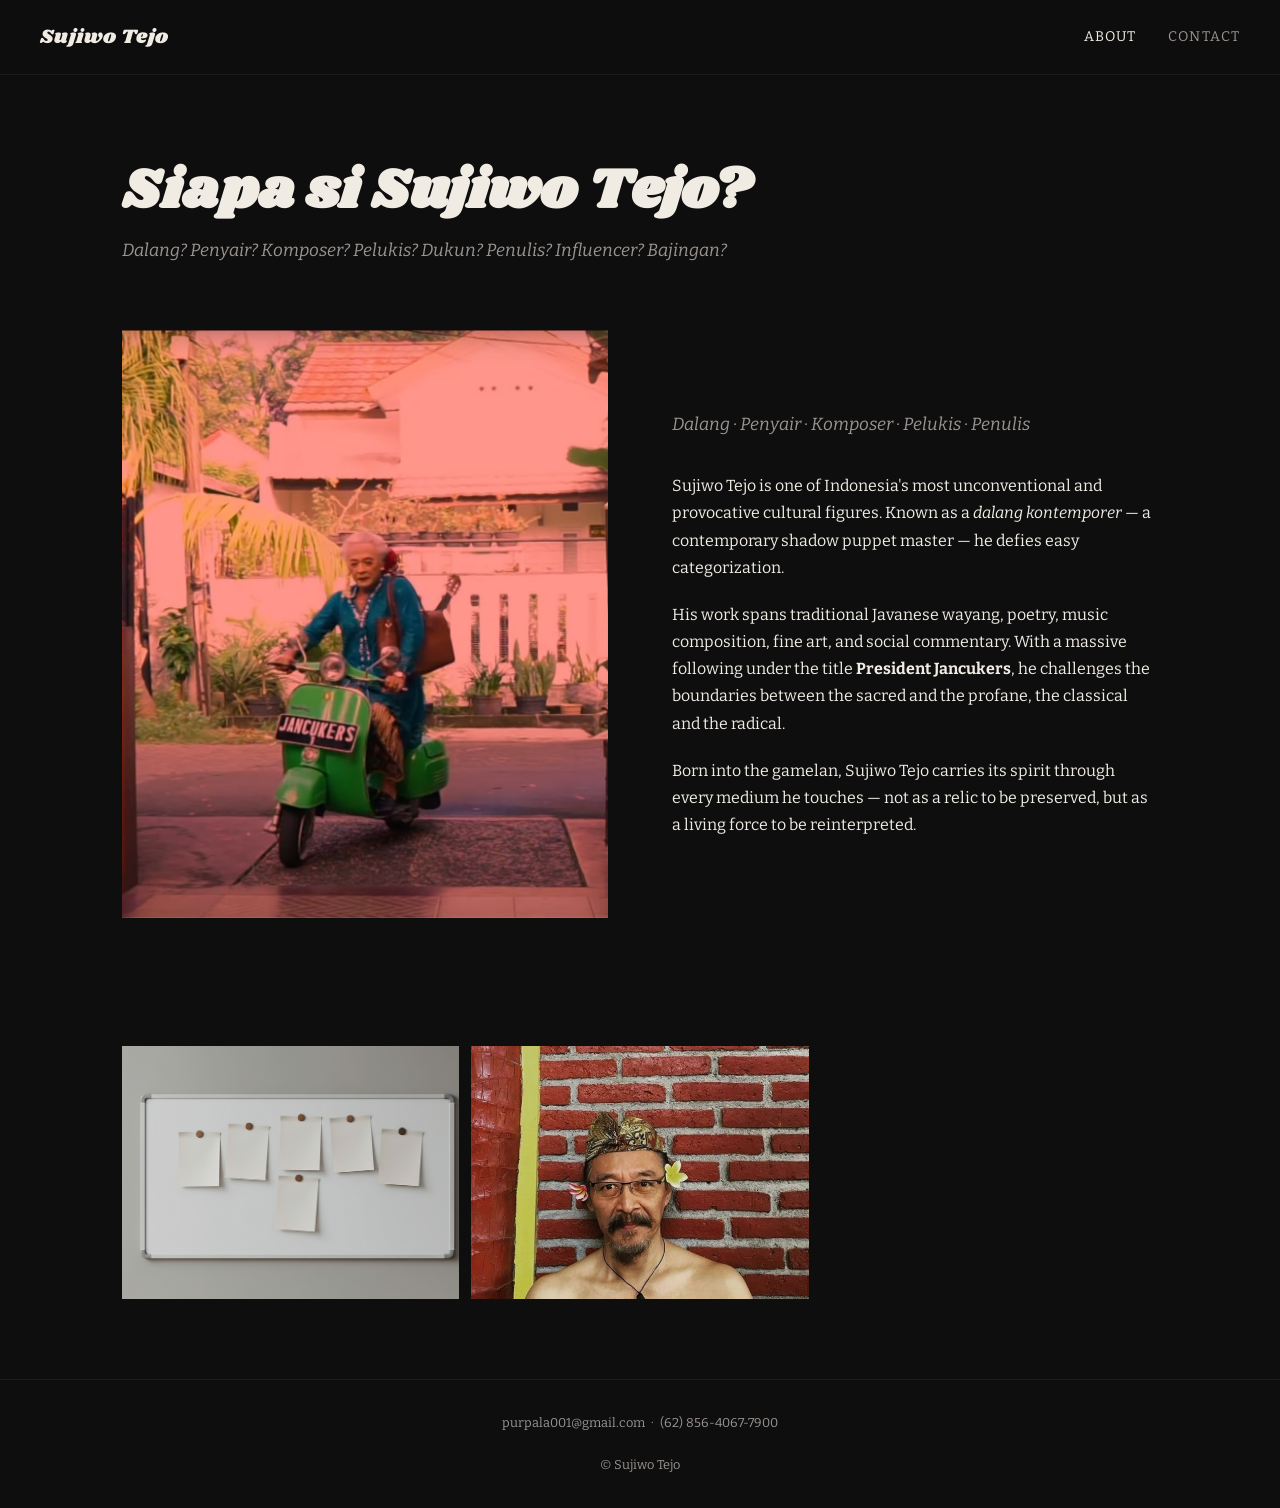
==== about.html @ e653ceff "Initial static site" ====
<!DOCTYPE html>
<html lang="id">
<head>
  <meta charset="UTF-8">
  <meta name="viewport" content="width=device-width, initial-scale=1.0">
  <title>About | President Jancukers — Sujiwo Tejo</title>
  <meta name="description" content="Who is Sujiwo Tejo? Dalang, poet, composer, painter, writer, influencer, and more.">
  <link rel="stylesheet" href="style.css">
</head>
<body>

  <nav>
    <a href="index.html" class="nav-logo">Sujiwo Tejo</a>
    <div class="nav-links">
      <a href="about.html" class="active">About</a>
      <a href="contact.html">Contact</a>
    </div>
  </nav>

  <div class="page-header">
    <h1>Siapa si Sujiwo Tejo?</h1>
    <p class="subtitle">Dalang? Penyair? Komposer? Pelukis? Dukun? Penulis? Influencer? Bajingan?</p>
  </div>

  <div class="section" style="padding-top:0;">
    <div class="about-split">
      <img src="images/about3.png" alt="Sujiwo Tejo">
      <div>
        <p class="roles">Dalang &middot; Penyair &middot; Komposer &middot; Pelukis &middot; Penulis</p>
        <p>Sujiwo Tejo is one of Indonesia's most unconventional and provocative cultural figures. Known as a <em>dalang kontemporer</em> — a contemporary shadow puppet master — he defies easy categorization.</p>
        <p>His work spans traditional Javanese wayang, poetry, music composition, fine art, and social commentary. With a massive following under the title <strong>President Jancukers</strong>, he challenges the boundaries between the sacred and the profane, the classical and the radical.</p>
        <p>Born into the gamelan, Sujiwo Tejo carries its spirit through every medium he touches — not as a relic to be preserved, but as a living force to be reinterpreted.</p>
      </div>
    </div>
  </div>

  <div class="section" style="padding-top:0;">
    <div class="img-grid">
      <img src="images/about4.png" alt="Sujiwo Tejo">
      <img src="images/hero2.png" alt="Sujiwo Tejo">
    </div>
  </div>

  <footer>
    <p>purpala001@gmail.com &nbsp;·&nbsp; (62) 856-4067-7900</p>
    <p style="margin-top:0.5rem;">&copy; Sujiwo Tejo</p>
  </footer>

</body>
</html>
---- style.css ----
@import url('https://fonts.googleapis.com/css2?family=Shrikhand&family=Bitter:ital,wght@0,400;0,700;1,400;1,700&display=swap');

*, *::before, *::after { box-sizing: border-box; margin: 0; padding: 0; }

:root {
  --bg: #0e0e0e;
  --surface: #1a1a1a;
  --text: #f0ece4;
  --muted: #9a9490;
  --accent: #c8a96e;
  --max-w: 1100px;
}

html { scroll-behavior: smooth; }

body {
  background: var(--bg);
  color: var(--text);
  font-family: 'Bitter', Georgia, serif;
  font-size: 1rem;
  line-height: 1.7;
}

a { color: inherit; text-decoration: none; }

/* ── NAV ── */
nav {
  position: fixed;
  top: 0; left: 0; right: 0;
  z-index: 100;
  display: flex;
  align-items: center;
  justify-content: space-between;
  padding: 1.25rem 2.5rem;
  background: rgba(14,14,14,0.88);
  backdrop-filter: blur(8px);
  border-bottom: 1px solid rgba(255,255,255,0.06);
}

.nav-logo {
  font-family: 'Shrikhand', serif;
  font-size: 1.25rem;
  letter-spacing: 0.02em;
  color: var(--text);
}

.nav-links { display: flex; gap: 2rem; }

.nav-links a {
  font-size: 0.875rem;
  letter-spacing: 0.08em;
  text-transform: uppercase;
  color: var(--muted);
  transition: color 0.2s;
}

.nav-links a:hover,
.nav-links a.active { color: var(--text); }

/* ── HERO ── */
.hero {
  position: relative;
  height: 100vh;
  min-height: 600px;
  overflow: hidden;
}

.hero img {
  width: 100%; height: 100%;
  object-fit: cover;
  object-position: center top;
  display: block;
}

.hero-overlay {
  position: absolute;
  inset: 0;
  background: linear-gradient(to bottom, rgba(14,14,14,0.45) 0%, rgba(14,14,14,0.7) 100%);
  display: flex;
  flex-direction: column;
  align-items: center;
  justify-content: center;
  text-align: center;
  padding: 2rem;
}

.hero-overlay h1 {
  font-family: 'Shrikhand', serif;
  font-size: clamp(2.5rem, 6vw, 5rem);
  line-height: 1.1;
  margin-bottom: 0.75rem;
}

.hero-overlay p {
  font-size: clamp(0.95rem, 2vw, 1.25rem);
  color: var(--accent);
  font-style: italic;
  letter-spacing: 0.04em;
}

/* ── SECTIONS ── */
.section {
  max-width: var(--max-w);
  margin: 0 auto;
  padding: 5rem 2rem;
}

.section-sm {
  max-width: var(--max-w);
  margin: 0 auto;
  padding: 3rem 2rem;
}

h2 {
  font-family: 'Shrikhand', serif;
  font-size: clamp(1.75rem, 3.5vw, 2.75rem);
  line-height: 1.2;
  margin-bottom: 1.5rem;
  color: var(--accent);
}

h3 {
  font-family: 'Shrikhand', serif;
  font-size: clamp(1.1rem, 2vw, 1.5rem);
  margin-bottom: 0.75rem;
}

p { margin-bottom: 1.25rem; }
p:last-child { margin-bottom: 0; }

/* ── IMAGE GRID ── */
.img-grid {
  display: grid;
  grid-template-columns: repeat(auto-fill, minmax(280px, 1fr));
  gap: 0.75rem;
  margin-top: 3rem;
}

.img-grid img {
  width: 100%;
  aspect-ratio: 4/3;
  object-fit: cover;
  display: block;
  transition: transform 0.4s ease, filter 0.4s ease;
  filter: brightness(0.9);
}

.img-grid img:hover {
  transform: scale(1.02);
  filter: brightness(1);
}

.img-grid .wide {
  grid-column: span 2;
  aspect-ratio: 16/7;
}

/* ── ABOUT SPLIT ── */
.about-split {
  display: grid;
  grid-template-columns: 1fr 1fr;
  gap: 4rem;
  align-items: center;
}

.about-split img {
  width: 100%;
  display: block;
  object-fit: cover;
  max-height: 640px;
}

.roles {
  font-size: 1.1rem;
  color: var(--muted);
  font-style: italic;
  margin-bottom: 2rem;
}

/* ── SOCIALS ── */
.socials {
  border-top: 1px solid rgba(255,255,255,0.1);
  padding: 4rem 2rem;
  text-align: center;
}

.socials h3 {
  font-family: 'Shrikhand', serif;
  font-size: 1.5rem;
  margin-bottom: 2rem;
  color: var(--accent);
}

.social-links {
  display: flex;
  flex-wrap: wrap;
  gap: 1rem;
  justify-content: center;
}

.social-links a {
  display: inline-block;
  padding: 0.6rem 1.5rem;
  border: 1px solid rgba(255,255,255,0.2);
  font-size: 0.85rem;
  letter-spacing: 0.1em;
  text-transform: uppercase;
  transition: background 0.2s, border-color 0.2s;
}

.social-links a:hover {
  background: var(--accent);
  border-color: var(--accent);
  color: var(--bg);
}

/* ── CONTACT ── */
.contact-body {
  max-width: 600px;
}

.contact-detail {
  display: flex;
  align-items: baseline;
  gap: 1rem;
  margin-bottom: 0.75rem;
  font-size: 1.1rem;
}

.contact-detail span {
  font-size: 0.75rem;
  letter-spacing: 0.12em;
  text-transform: uppercase;
  color: var(--muted);
  min-width: 60px;
}

.contact-detail a:hover { color: var(--accent); }

/* ── FOOTER ── */
footer {
  text-align: center;
  padding: 2rem;
  color: var(--muted);
  font-size: 0.8rem;
  border-top: 1px solid rgba(255,255,255,0.06);
}

/* ── PAGE HEADER (non-hero pages) ── */
.page-header {
  padding: 10rem 2rem 4rem;
  max-width: var(--max-w);
  margin: 0 auto;
}

.page-header h1 {
  font-family: 'Shrikhand', serif;
  font-size: clamp(2rem, 5vw, 3.5rem);
  line-height: 1.15;
}

.page-header .subtitle {
  color: var(--muted);
  font-style: italic;
  font-size: 1.1rem;
  margin-top: 0.75rem;
}

/* ── DIVIDER ── */
hr {
  border: none;
  border-top: 1px solid rgba(255,255,255,0.08);
  margin: 0;
}

/* ── RESPONSIVE ── */
@media (max-width: 768px) {
  nav { padding: 1rem 1.25rem; }
  .nav-links { gap: 1.25rem; }
  .about-split { grid-template-columns: 1fr; gap: 2rem; }
  .about-split img { max-height: 400px; }
  .img-grid .wide { grid-column: span 1; aspect-ratio: 4/3; }
}

@media (max-width: 480px) {
  .nav-links { gap: 1rem; }
  .nav-links a { font-size: 0.75rem; }
}
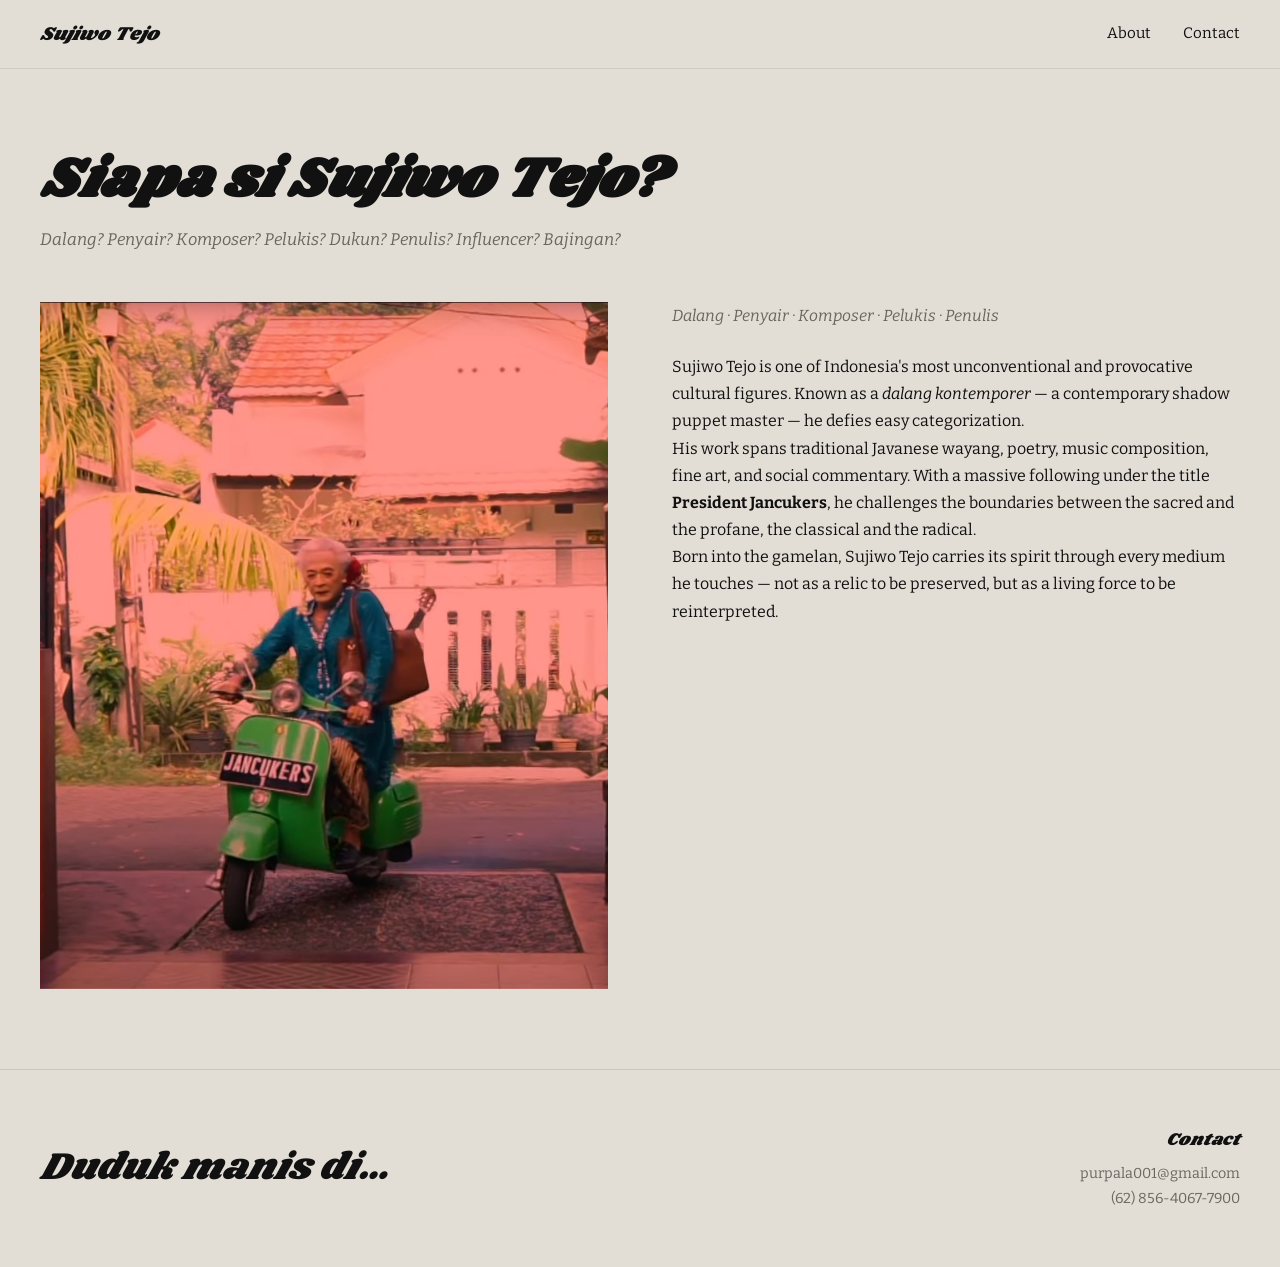
==== commit c0ec992f: "Redesign to match original: cream bg, split layout, social grid, footer strip Co-Authored-By: Claude" ====
--- a/about.html
+++ b/about.html
@@ -4,7 +4,7 @@
   <meta charset="UTF-8">
   <meta name="viewport" content="width=device-width, initial-scale=1.0">
   <title>About | President Jancukers — Sujiwo Tejo</title>
-  <meta name="description" content="Who is Sujiwo Tejo? Dalang, poet, composer, painter, writer, influencer, and more.">
+  <meta name="description" content="Who is Sujiwo Tejo? Dalang, poet, composer, painter, writer, influencer.">
   <link rel="stylesheet" href="style.css">
 </head>
 <body>
@@ -12,7 +12,7 @@
   <nav>
     <a href="index.html" class="nav-logo">Sujiwo Tejo</a>
     <div class="nav-links">
-      <a href="about.html" class="active">About</a>
+      <a href="about.html">About</a>
       <a href="contact.html">Contact</a>
     </div>
   </nav>
@@ -22,28 +22,23 @@
     <p class="subtitle">Dalang? Penyair? Komposer? Pelukis? Dukun? Penulis? Influencer? Bajingan?</p>
   </div>
 
-  <div class="section" style="padding-top:0;">
-    <div class="about-split">
-      <img src="images/about3.png" alt="Sujiwo Tejo">
-      <div>
-        <p class="roles">Dalang &middot; Penyair &middot; Komposer &middot; Pelukis &middot; Penulis</p>
-        <p>Sujiwo Tejo is one of Indonesia's most unconventional and provocative cultural figures. Known as a <em>dalang kontemporer</em> — a contemporary shadow puppet master — he defies easy categorization.</p>
-        <p>His work spans traditional Javanese wayang, poetry, music composition, fine art, and social commentary. With a massive following under the title <strong>President Jancukers</strong>, he challenges the boundaries between the sacred and the profane, the classical and the radical.</p>
-        <p>Born into the gamelan, Sujiwo Tejo carries its spirit through every medium he touches — not as a relic to be preserved, but as a living force to be reinterpreted.</p>
-      </div>
+  <div class="about-split">
+    <img src="images/about3.png" alt="Sujiwo Tejo">
+    <div>
+      <p class="roles">Dalang &middot; Penyair &middot; Komposer &middot; Pelukis &middot; Penulis</p>
+      <p>Sujiwo Tejo is one of Indonesia's most unconventional and provocative cultural figures. Known as a <em>dalang kontemporer</em> — a contemporary shadow puppet master — he defies easy categorization.</p>
+      <p>His work spans traditional Javanese wayang, poetry, music composition, fine art, and social commentary. With a massive following under the title <strong>President Jancukers</strong>, he challenges the boundaries between the sacred and the profane, the classical and the radical.</p>
+      <p>Born into the gamelan, Sujiwo Tejo carries its spirit through every medium he touches — not as a relic to be preserved, but as a living force to be reinterpreted.</p>
     </div>
   </div>
 
-  <div class="section" style="padding-top:0;">
-    <div class="img-grid">
-      <img src="images/about4.png" alt="Sujiwo Tejo">
-      <img src="images/hero2.png" alt="Sujiwo Tejo">
+  <footer class="footer-strip">
+    <span class="tagline">Duduk manis di…</span>
+    <div class="footer-contact">
+      <div class="label">Contact</div>
+      <p><a href="mailto:purpala001@gmail.com">purpala001@gmail.com</a></p>
+      <p><a href="tel:+628564067900">(62) 856-4067-7900</a></p>
     </div>
-  </div>
-
-  <footer>
-    <p>purpala001@gmail.com &nbsp;·&nbsp; (62) 856-4067-7900</p>
-    <p style="margin-top:0.5rem;">&copy; Sujiwo Tejo</p>
   </footer>
 
 </body>
--- a/style.css
+++ b/style.css
@@ -3,12 +3,10 @@
 *, *::before, *::after { box-sizing: border-box; margin: 0; padding: 0; }
 
 :root {
-  --bg: #0e0e0e;
-  --surface: #1a1a1a;
-  --text: #f0ece4;
-  --muted: #9a9490;
-  --accent: #c8a96e;
-  --max-w: 1100px;
+  --bg: #e2ddd5;
+  --text: #111;
+  --muted: #6b6660;
+  --max-w: 1300px;
 }
 
 html { scroll-behavior: smooth; }
@@ -25,59 +23,54 @@
 
 /* ── NAV ── */
 nav {
-  position: fixed;
-  top: 0; left: 0; right: 0;
+  position: sticky;
+  top: 0;
   z-index: 100;
   display: flex;
   align-items: center;
   justify-content: space-between;
-  padding: 1.25rem 2.5rem;
-  background: rgba(14,14,14,0.88);
-  backdrop-filter: blur(8px);
-  border-bottom: 1px solid rgba(255,255,255,0.06);
+  padding: 1.1rem 2.5rem;
+  background: var(--bg);
+  border-bottom: 1px solid rgba(0,0,0,0.08);
 }
 
 .nav-logo {
   font-family: 'Shrikhand', serif;
-  font-size: 1.25rem;
-  letter-spacing: 0.02em;
+  font-size: 1.2rem;
+  font-style: italic;
   color: var(--text);
 }
 
 .nav-links { display: flex; gap: 2rem; }
 
 .nav-links a {
-  font-size: 0.875rem;
-  letter-spacing: 0.08em;
-  text-transform: uppercase;
-  color: var(--muted);
-  transition: color 0.2s;
-}
-
-.nav-links a:hover,
-.nav-links a.active { color: var(--text); }
+  font-size: 0.95rem;
+  color: var(--text);
+  transition: opacity 0.2s;
+}
+
+.nav-links a:hover { opacity: 0.55; }
 
 /* ── HERO ── */
 .hero {
   position: relative;
-  height: 100vh;
-  min-height: 600px;
+  height: 82vh;
+  min-height: 500px;
   overflow: hidden;
 }
 
 .hero img {
   width: 100%; height: 100%;
   object-fit: cover;
-  object-position: center top;
+  object-position: center 20%;
   display: block;
 }
 
 .hero-overlay {
   position: absolute;
   inset: 0;
-  background: linear-gradient(to bottom, rgba(14,14,14,0.45) 0%, rgba(14,14,14,0.7) 100%);
-  display: flex;
-  flex-direction: column;
+  background: rgba(0,0,0,0.22);
+  display: flex;
   align-items: center;
   justify-content: center;
   text-align: center;
@@ -86,203 +79,236 @@
 
 .hero-overlay h1 {
   font-family: 'Shrikhand', serif;
-  font-size: clamp(2.5rem, 6vw, 5rem);
+  font-style: italic;
+  font-size: clamp(2.2rem, 5.5vw, 4.5rem);
+  line-height: 1.15;
+  color: #f0ece4;
+  max-width: 900px;
+}
+
+/* ── SPLIT SECTION ── */
+.split {
+  display: grid;
+  grid-template-columns: 1fr 1fr;
+  min-height: 600px;
+}
+
+.split-img {
+  overflow: hidden;
+}
+
+.split-img img {
+  width: 100%; height: 100%;
+  object-fit: cover;
+  display: block;
+}
+
+.split-text {
+  padding: 5rem 4rem;
+  display: flex;
+  flex-direction: column;
+  justify-content: center;
+}
+
+.split-text h2 {
+  font-family: 'Shrikhand', serif;
+  font-style: italic;
+  font-size: clamp(2rem, 3.8vw, 3.5rem);
   line-height: 1.1;
-  margin-bottom: 0.75rem;
-}
-
-.hero-overlay p {
-  font-size: clamp(0.95rem, 2vw, 1.25rem);
-  color: var(--accent);
-  font-style: italic;
-  letter-spacing: 0.04em;
-}
-
-/* ── SECTIONS ── */
-.section {
+  margin-bottom: 2rem;
+  color: var(--text);
+}
+
+.split-text p {
+  font-size: 0.95rem;
+  color: var(--text);
+  margin-bottom: 1rem;
+}
+
+.split-text p:last-child { margin-bottom: 0; }
+
+/* ── SOCIAL SECTION ── */
+.social-section {
+  padding: 5rem 2.5rem;
+  text-align: center;
+}
+
+.social-section h2 {
+  font-family: 'Shrikhand', serif;
+  font-style: italic;
+  font-size: clamp(2rem, 4vw, 3rem);
+  margin-bottom: 3rem;
+}
+
+.social-grid {
+  display: grid;
+  grid-template-columns: repeat(4, 1fr);
+  gap: 1.5rem;
   max-width: var(--max-w);
   margin: 0 auto;
-  padding: 5rem 2rem;
-}
-
-.section-sm {
+}
+
+.social-card {
+  display: flex;
+  flex-direction: column;
+  gap: 1rem;
+}
+
+.social-card img {
+  width: 100%;
+  aspect-ratio: 3/4;
+  object-fit: cover;
+  display: block;
+}
+
+.social-btn {
+  display: block;
+  background: var(--text);
+  color: #fff;
+  padding: 0.65rem 1rem;
+  font-family: 'Bitter', serif;
+  font-size: 0.9rem;
+  letter-spacing: 0.02em;
+  border-radius: 999px;
+  transition: opacity 0.2s;
+}
+
+.social-btn:hover { opacity: 0.7; color: #fff; }
+
+/* ── FOOTER / CONTACT STRIP ── */
+.footer-strip {
+  display: flex;
+  align-items: center;
+  justify-content: space-between;
+  padding: 3.5rem 2.5rem;
+  border-top: 1px solid rgba(0,0,0,0.1);
+}
+
+.footer-strip .tagline {
+  font-family: 'Shrikhand', serif;
+  font-style: italic;
+  font-size: clamp(1.5rem, 3vw, 2.5rem);
+  color: var(--text);
+}
+
+.footer-contact {
+  text-align: right;
+}
+
+.footer-contact .label {
+  font-family: 'Shrikhand', serif;
+  font-style: italic;
+  font-size: 1.1rem;
+  margin-bottom: 0.4rem;
+}
+
+.footer-contact p {
+  font-size: 0.9rem;
+  color: var(--muted);
+}
+
+.footer-contact a:hover { color: var(--text); }
+
+/* ── PAGE HEADER (about/contact pages) ── */
+.page-header {
+  padding: 5rem 2.5rem 3rem;
   max-width: var(--max-w);
   margin: 0 auto;
-  padding: 3rem 2rem;
-}
-
-h2 {
-  font-family: 'Shrikhand', serif;
-  font-size: clamp(1.75rem, 3.5vw, 2.75rem);
-  line-height: 1.2;
-  margin-bottom: 1.5rem;
-  color: var(--accent);
-}
-
-h3 {
-  font-family: 'Shrikhand', serif;
-  font-size: clamp(1.1rem, 2vw, 1.5rem);
-  margin-bottom: 0.75rem;
-}
-
-p { margin-bottom: 1.25rem; }
-p:last-child { margin-bottom: 0; }
-
-/* ── IMAGE GRID ── */
-.img-grid {
-  display: grid;
-  grid-template-columns: repeat(auto-fill, minmax(280px, 1fr));
-  gap: 0.75rem;
-  margin-top: 3rem;
-}
-
-.img-grid img {
-  width: 100%;
-  aspect-ratio: 4/3;
-  object-fit: cover;
-  display: block;
-  transition: transform 0.4s ease, filter 0.4s ease;
-  filter: brightness(0.9);
-}
-
-.img-grid img:hover {
-  transform: scale(1.02);
-  filter: brightness(1);
-}
-
-.img-grid .wide {
-  grid-column: span 2;
-  aspect-ratio: 16/7;
-}
-
-/* ── ABOUT SPLIT ── */
+}
+
+.page-header h1 {
+  font-family: 'Shrikhand', serif;
+  font-style: italic;
+  font-size: clamp(2rem, 5vw, 3.5rem);
+  line-height: 1.15;
+}
+
+.page-header .subtitle {
+  color: var(--muted);
+  font-style: italic;
+  font-size: 1.05rem;
+  margin-top: 0.75rem;
+}
+
+/* ── ABOUT SPLIT (about page) ── */
 .about-split {
   display: grid;
   grid-template-columns: 1fr 1fr;
   gap: 4rem;
-  align-items: center;
+  align-items: start;
+  max-width: var(--max-w);
+  margin: 0 auto;
+  padding: 0 2.5rem 5rem;
 }
 
 .about-split img {
   width: 100%;
   display: block;
   object-fit: cover;
-  max-height: 640px;
 }
 
 .roles {
-  font-size: 1.1rem;
+  font-size: 1rem;
   color: var(--muted);
   font-style: italic;
-  margin-bottom: 2rem;
-}
-
-/* ── SOCIALS ── */
-.socials {
-  border-top: 1px solid rgba(255,255,255,0.1);
-  padding: 4rem 2rem;
-  text-align: center;
-}
-
-.socials h3 {
-  font-family: 'Shrikhand', serif;
-  font-size: 1.5rem;
-  margin-bottom: 2rem;
-  color: var(--accent);
-}
-
-.social-links {
-  display: flex;
-  flex-wrap: wrap;
+  margin-bottom: 1.5rem;
+}
+
+/* ── CONTACT PAGE ── */
+.contact-wrap {
+  max-width: 600px;
+  padding: 0 2.5rem 5rem;
+}
+
+.contact-detail {
+  display: flex;
   gap: 1rem;
-  justify-content: center;
-}
-
-.social-links a {
-  display: inline-block;
-  padding: 0.6rem 1.5rem;
-  border: 1px solid rgba(255,255,255,0.2);
-  font-size: 0.85rem;
+  align-items: baseline;
+  margin-bottom: 0.75rem;
+  font-size: 1.05rem;
+}
+
+.contact-detail span {
+  font-size: 0.75rem;
   letter-spacing: 0.1em;
   text-transform: uppercase;
-  transition: background 0.2s, border-color 0.2s;
-}
-
-.social-links a:hover {
-  background: var(--accent);
-  border-color: var(--accent);
-  color: var(--bg);
-}
-
-/* ── CONTACT ── */
-.contact-body {
-  max-width: 600px;
-}
-
-.contact-detail {
-  display: flex;
-  align-items: baseline;
-  gap: 1rem;
-  margin-bottom: 0.75rem;
-  font-size: 1.1rem;
-}
-
-.contact-detail span {
-  font-size: 0.75rem;
-  letter-spacing: 0.12em;
-  text-transform: uppercase;
   color: var(--muted);
-  min-width: 60px;
-}
-
-.contact-detail a:hover { color: var(--accent); }
-
-/* ── FOOTER ── */
-footer {
-  text-align: center;
-  padding: 2rem;
-  color: var(--muted);
-  font-size: 0.8rem;
-  border-top: 1px solid rgba(255,255,255,0.06);
-}
-
-/* ── PAGE HEADER (non-hero pages) ── */
-.page-header {
-  padding: 10rem 2rem 4rem;
-  max-width: var(--max-w);
-  margin: 0 auto;
-}
-
-.page-header h1 {
-  font-family: 'Shrikhand', serif;
-  font-size: clamp(2rem, 5vw, 3.5rem);
-  line-height: 1.15;
-}
-
-.page-header .subtitle {
-  color: var(--muted);
-  font-style: italic;
-  font-size: 1.1rem;
-  margin-top: 0.75rem;
-}
-
-/* ── DIVIDER ── */
-hr {
-  border: none;
-  border-top: 1px solid rgba(255,255,255,0.08);
-  margin: 0;
-}
+  min-width: 55px;
+}
+
+.contact-detail a:hover { opacity: 0.6; }
+
+.contact-social {
+  display: flex;
+  flex-wrap: wrap;
+  gap: 0.75rem;
+  margin-top: 3rem;
+}
+
+.contact-social a {
+  display: inline-block;
+  padding: 0.5rem 1.25rem;
+  background: var(--text);
+  color: #fff;
+  font-size: 0.85rem;
+  border-radius: 999px;
+}
+
+.contact-social a:hover { opacity: 0.7; }
 
 /* ── RESPONSIVE ── */
-@media (max-width: 768px) {
+@media (max-width: 900px) {
+  .split { grid-template-columns: 1fr; }
+  .split-img { height: 50vw; min-height: 280px; }
+  .split-text { padding: 3rem 2rem; }
+  .social-grid { grid-template-columns: repeat(2, 1fr); }
+  .about-split { grid-template-columns: 1fr; gap: 2rem; }
+  .footer-strip { flex-direction: column; gap: 2rem; text-align: center; }
+  .footer-contact { text-align: center; }
+}
+
+@media (max-width: 480px) {
   nav { padding: 1rem 1.25rem; }
   .nav-links { gap: 1.25rem; }
-  .about-split { grid-template-columns: 1fr; gap: 2rem; }
-  .about-split img { max-height: 400px; }
-  .img-grid .wide { grid-column: span 1; aspect-ratio: 4/3; }
-}
-
-@media (max-width: 480px) {
-  .nav-links { gap: 1rem; }
-  .nav-links a { font-size: 0.75rem; }
-}
+  .social-grid { grid-template-columns: repeat(2, 1fr); gap: 1rem; }
+}
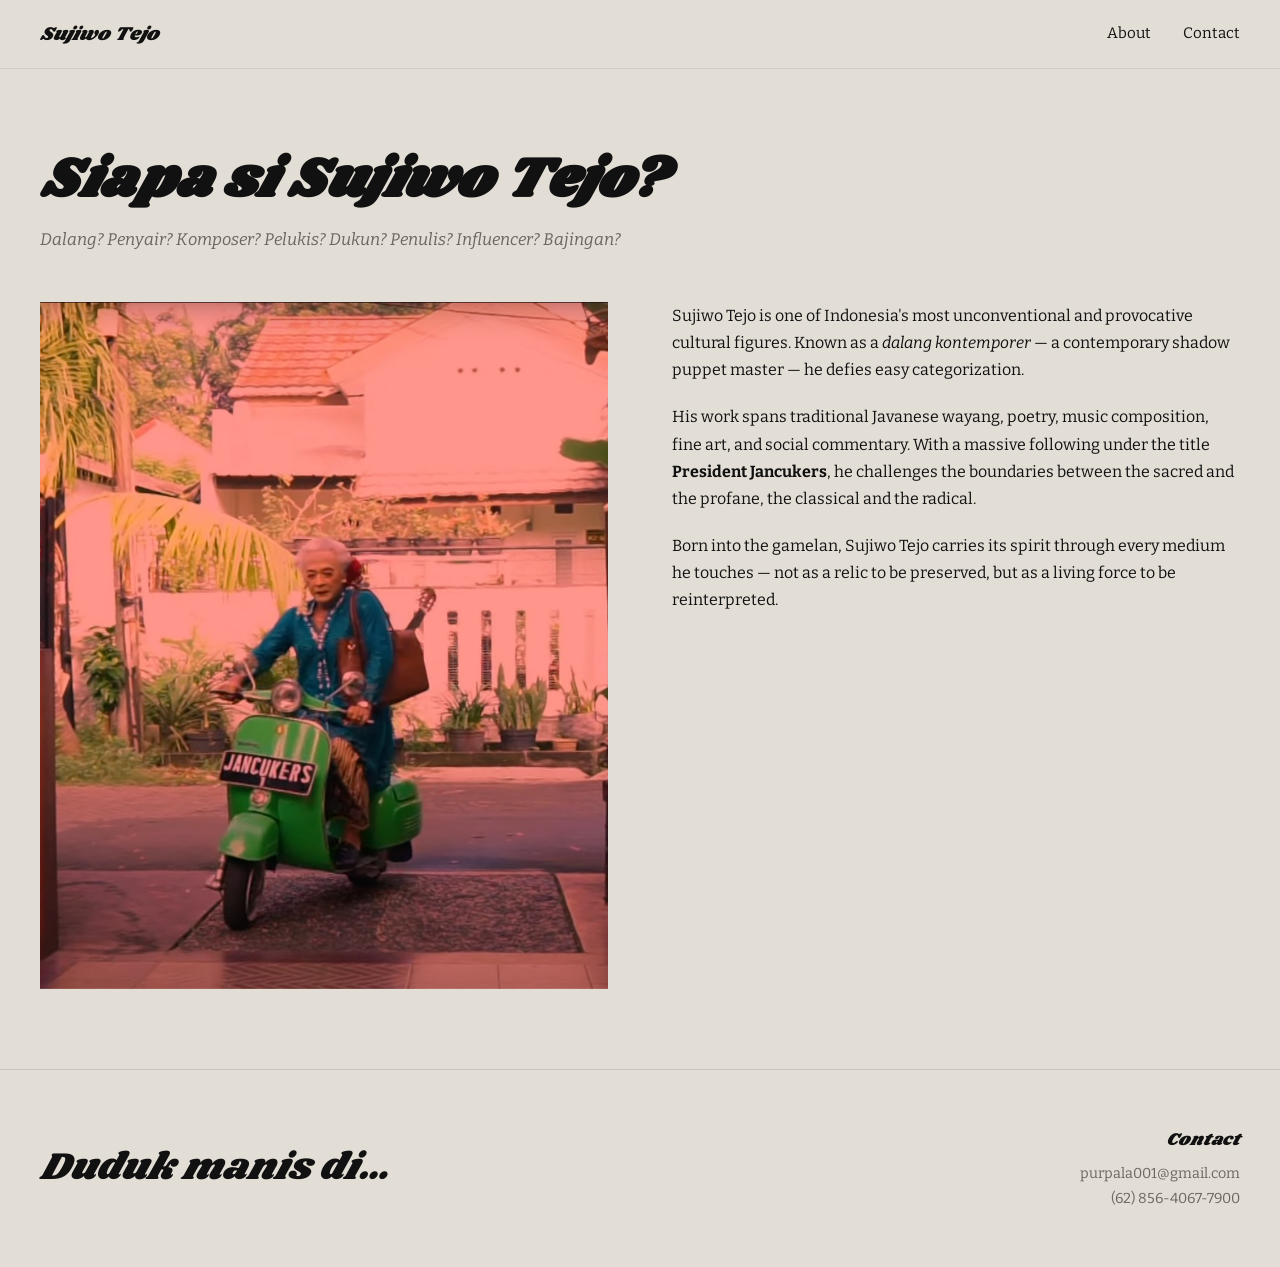
==== commit bc283107: "About page: remove roles line, add paragraph spacing Co-Authored-By: Claude Sonnet 4.6 <noreply@anth" ====
--- a/about.html
+++ b/about.html
@@ -25,10 +25,9 @@
   <div class="about-split">
     <img src="images/about3.png" alt="Sujiwo Tejo">
     <div>
-      <p class="roles">Dalang &middot; Penyair &middot; Komposer &middot; Pelukis &middot; Penulis</p>
       <p>Sujiwo Tejo is one of Indonesia's most unconventional and provocative cultural figures. Known as a <em>dalang kontemporer</em> — a contemporary shadow puppet master — he defies easy categorization.</p>
-      <p>His work spans traditional Javanese wayang, poetry, music composition, fine art, and social commentary. With a massive following under the title <strong>President Jancukers</strong>, he challenges the boundaries between the sacred and the profane, the classical and the radical.</p>
-      <p>Born into the gamelan, Sujiwo Tejo carries its spirit through every medium he touches — not as a relic to be preserved, but as a living force to be reinterpreted.</p>
+      <p style="margin-top:1.25rem;">His work spans traditional Javanese wayang, poetry, music composition, fine art, and social commentary. With a massive following under the title <strong>President Jancukers</strong>, he challenges the boundaries between the sacred and the profane, the classical and the radical.</p>
+      <p style="margin-top:1.25rem;">Born into the gamelan, Sujiwo Tejo carries its spirit through every medium he touches — not as a relic to be preserved, but as a living force to be reinterpreted.</p>
     </div>
   </div>
 
